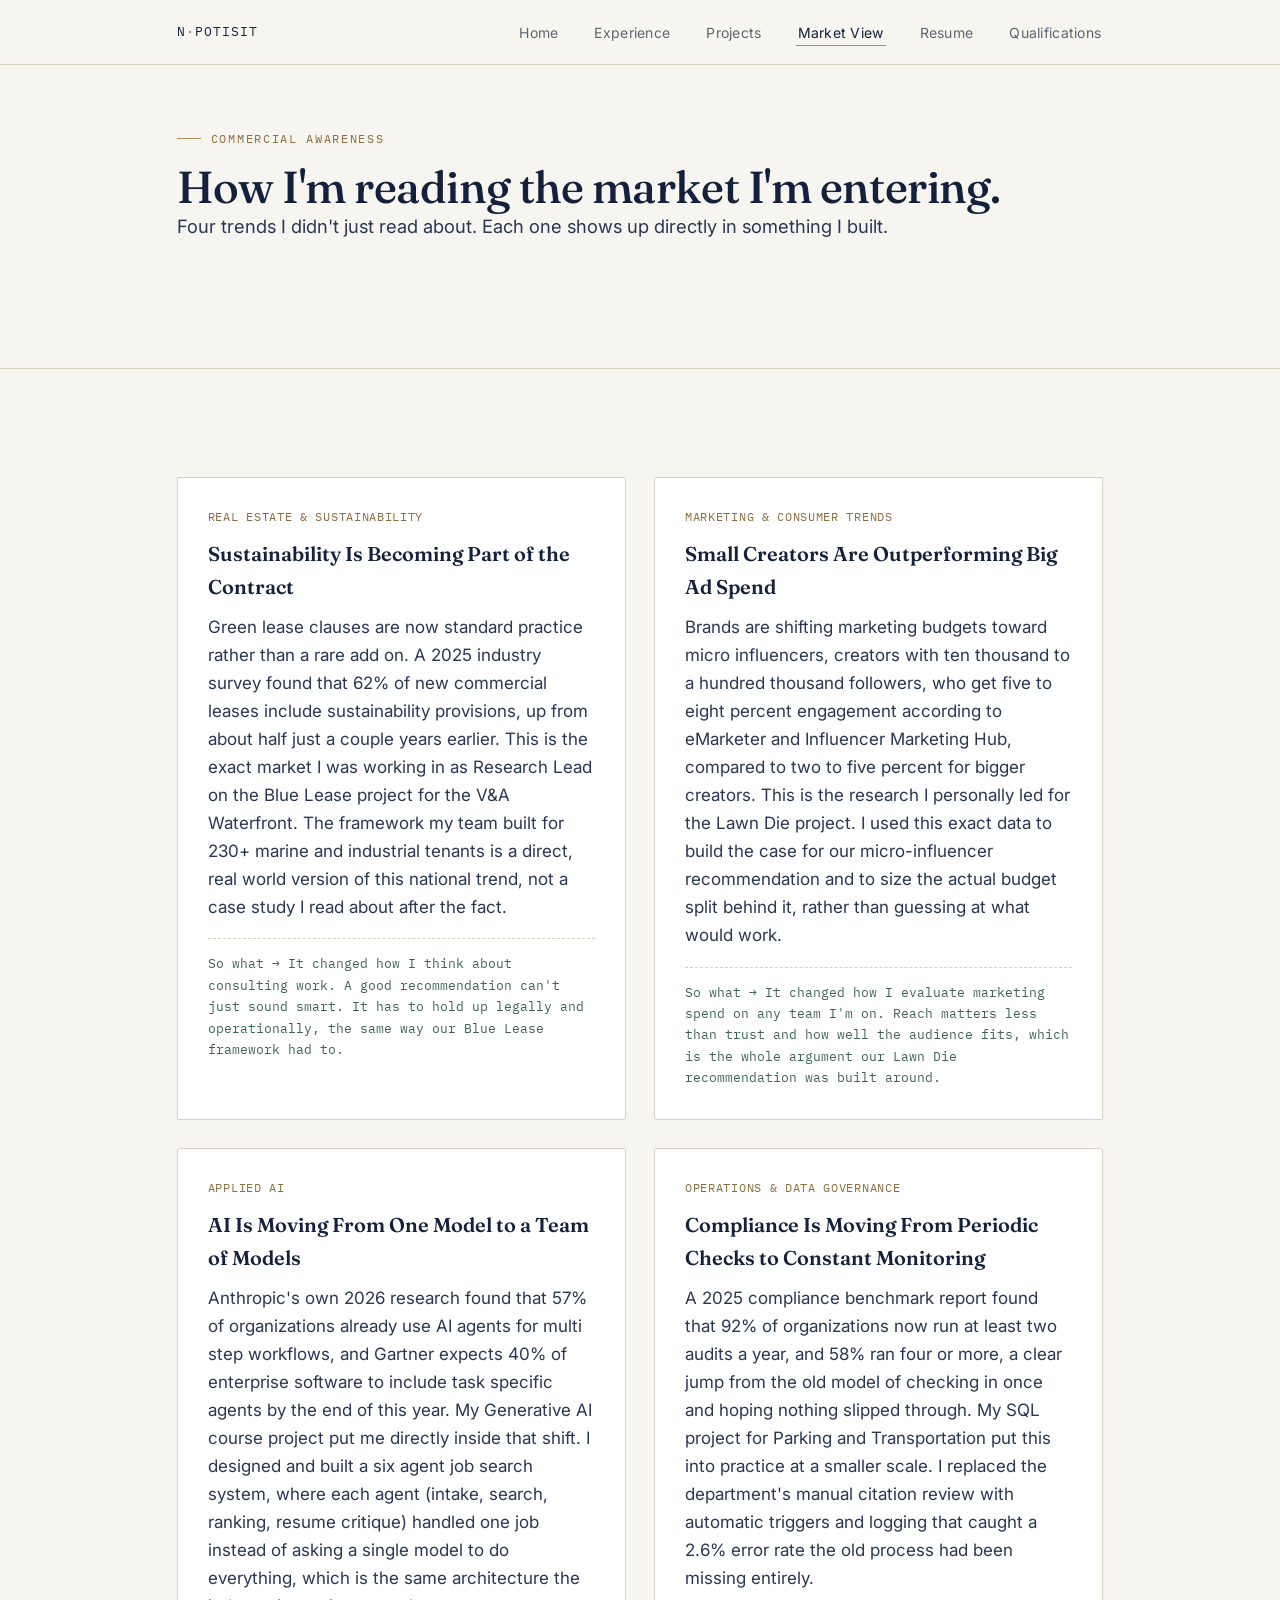
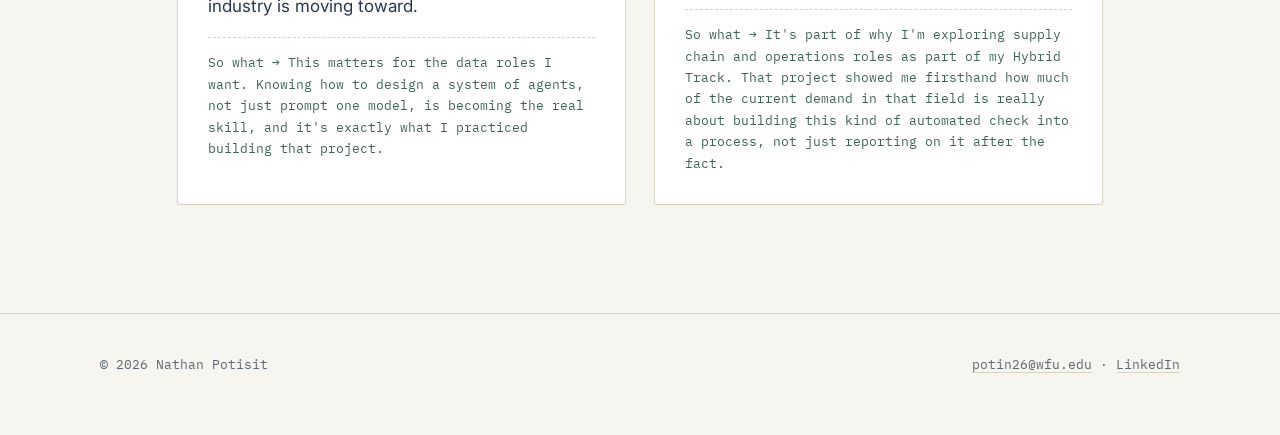
==== commercial-awareness.html @ febb72dc "Revise commercial awareness content and author name Updated personal details and trends in the comme" ====
<!DOCTYPE html>
<html lang="en">
<head>
<meta charset="UTF-8">
<meta name="viewport" content="width=device-width, initial-scale=1.0">
<title>Commercial Awareness — Nathan Potisit</title>
<link rel="stylesheet" href="style.css">
</head>
<body>

<header class="site-header">
  <nav class="nav">
    <a class="brand" href="index.html">N<span>·</span>Potisit</a>
    <button class="nav-toggle" aria-label="Toggle navigation" aria-expanded="false">MENU</button>
    <ul class="nav-links">
      <li><a href="index.html">Home</a></li>
      <li><a href="experience.html">Experience</a></li>
      <li><a href="projects.html">Projects</a></li>
      <li><a href="commercial-awareness.html" aria-current="page">Market View</a></li>
      <li><a href="resume.html">Resume</a></li>
      <li><a href="qualifications.html">Qualifications</a></li>
    </ul>
  </nav>
</header>

<section class="hero" style="padding-top:64px;">
  <div class="wrap">
    <p class="eyebrow">Commercial Awareness</p>
    <h1 style="font-size:clamp(2rem,4vw,2.8rem);">How I'm reading the market I'm entering.</h1>
    <p class="lede">Four trends I didn't just read about. Each one shows up directly in something I built.</p>
  </div>
</section>

<section>
  <div class="wrap">
    <div class="grid-2">

      <div class="card">
        <span class="meta">Real Estate &amp; Sustainability</span>
        <h3>Sustainability Is Becoming Part of the Contract</h3>
        <p>
          Green lease clauses are now standard practice rather than a
          rare add on. A 2025 industry survey found that 62% of new
          commercial leases include sustainability provisions, up from
          about half just a couple years earlier. This is the exact
          market I was working in as Research Lead on the Blue Lease
          project for the V&amp;A Waterfront. The framework my team
          built for 230+ marine and industrial tenants is a direct,
          real world version of this national trend, not a case study
          I read about after the fact.
        </p>
        <div class="outcome">So what → It changed how I think about consulting work. A good recommendation can't just sound smart. It has to hold up legally and operationally, the same way our Blue Lease framework had to.</div>
      </div>

      <div class="card">
        <span class="meta">Marketing &amp; Consumer Trends</span>
        <h3>Small Creators Are Outperforming Big Ad Spend</h3>
        <p>
          Brands are shifting marketing budgets toward micro
          influencers, creators with ten thousand to a hundred
          thousand followers, who get five to eight percent engagement
          according to eMarketer and Influencer Marketing Hub,
          compared to two to five percent for bigger creators. This is
          the research I personally led for the Lawn Die project. I
          used this exact data to build the case for our
          micro-influencer recommendation and to size the actual
          budget split behind it, rather than guessing at what would
          work.
        </p>
        <div class="outcome">So what → It changed how I evaluate marketing spend on any team I'm on. Reach matters less than trust and how well the audience fits, which is the whole argument our Lawn Die recommendation was built around.</div>
      </div>

      <div class="card">
        <span class="meta">Applied AI</span>
        <h3>AI Is Moving From One Model to a Team of Models</h3>
        <p>
          Anthropic's own 2026 research found that 57% of organizations
          already use AI agents for multi step workflows, and Gartner
          expects 40% of enterprise software to include task specific
          agents by the end of this year. My Generative AI course
          project put me directly inside that shift. I designed and
          built a six agent job search system, where each agent
          (intake, search, ranking, resume critique) handled one job
          instead of asking a single model to do everything, which is
          the same architecture the industry is moving toward.
        </p>
        <div class="outcome">So what → This matters for the data roles I want. Knowing how to design a system of agents, not just prompt one model, is becoming the real skill, and it's exactly what I practiced building that project.</div>
      </div>

      <div class="card">
        <span class="meta">Operations &amp; Data Governance</span>
        <h3>Compliance Is Moving From Periodic Checks to Constant Monitoring</h3>
        <p>
          A 2025 compliance benchmark report found that 92% of
          organizations now run at least two audits a year, and 58%
          ran four or more, a clear jump from the old model of
          checking in once and hoping nothing slipped through. My SQL
          project for Parking and Transportation put this into
          practice at a smaller scale. I replaced the department's
          manual citation review with automatic triggers and logging
          that caught a 2.6% error rate the old process had been
          missing entirely.
        </p>
        <div class="outcome">So what → It's part of why I'm exploring supply chain and operations roles as part of my Hybrid Track. That project showed me firsthand how much of the current demand in that field is really about building this kind of automated check into a process, not just reporting on it after the fact.</div>
      </div>

    </div>
  </div>
</section>

<footer class="site-footer">
  <div class="footer-inner">
    <span>&copy; 2026 Nathan Potisit</span>
    <span><a href="mailto:potin26@wfu.edu">potin26@wfu.edu</a> &middot; <a href="https://www.linkedin.com/in/nathan-potisit/" target="_blank" rel="noopener">LinkedIn</a></span>
  </div>
</footer>

<script src="nav.js"></script>
</body>
</html>
---- style.css ----
/* ============================================================
   PURPOSEFUL BRIDGE — token system
   Ink navy + brass accent + warm paper, editorial serif/sans pairing.
   Signature: the "bridge line" — a literal connector between
   past experience and target roles, echoing the Hybrid Track thesis.
   ============================================================ */

@import url('https://fonts.googleapis.com/css2?family=Fraunces:opsz,wght@9..144,400;9..144,500;9..144,600&family=Inter:wght@400;500;600&family=IBM+Plex+Mono:wght@400;500&display=swap');

:root{
  --ink:        #14213D;
  --ink-soft:   #2A3654;
  --paper:      #F7F5F0;
  --paper-dim:  #EFEBE1;
  --brass:      #B08D57;
  --brass-deep: #8C6D3F;
  --pine:       #3E6259;
  --slate:      #5C6670;
  --line:       #D8D2C4;
  --white:      #FFFFFF;

  --display: 'Fraunces', Georgia, serif;
  --body:    'Inter', -apple-system, BlinkMacSystemFont, sans-serif;
  --mono:    'IBM Plex Mono', 'SFMono-Regular', Menlo, monospace;

  --max-w: 1080px;
  --gap-page: clamp(24px, 6vw, 96px);
}

*{ box-sizing: border-box; }
html{ scroll-behavior: smooth; }
body{
  margin:0;
  background: var(--paper);
  color: var(--ink);
  font-family: var(--body);
  font-size: 17px;
  line-height: 1.65;
  -webkit-font-smoothing: antialiased;
}

a{ color: inherit; }
img{ max-width: 100%; display:block; }

.wrap{
  max-width: var(--max-w);
  margin: 0 auto;
  padding: 0 var(--gap-page);
}

/* ---------- focus visibility ---------- */
a:focus-visible, button:focus-visible{
  outline: 2px solid var(--brass);
  outline-offset: 3px;
}

/* ---------- header / nav ---------- */
.site-header{
  position: sticky;
  top: 0;
  z-index: 20;
  background: rgba(247,245,240,0.92);
  backdrop-filter: blur(6px);
  border-bottom: 1px solid var(--line);
}
.nav{
  display:flex;
  align-items:center;
  justify-content: space-between;
  padding: 18px var(--gap-page);
  max-width: var(--max-w);
  margin: 0 auto;
}
.brand{
  font-family: var(--mono);
  font-size: 13px;
  letter-spacing: 0.08em;
  text-transform: uppercase;
  text-decoration: none;
  color: var(--ink);
}
.brand span{ color: var(--brass-deep); }

.nav-links{
  display:flex;
  gap: clamp(14px, 2.5vw, 32px);
  list-style:none;
  margin:0; padding:0;
}
.nav-links a{
  text-decoration:none;
  font-size: 14px;
  letter-spacing: 0.02em;
  color: var(--slate);
  padding: 4px 2px;
  border-bottom: 1px solid transparent;
  transition: color .15s ease, border-color .15s ease;
}
.nav-links a:hover,
.nav-links a[aria-current="page"]{
  color: var(--ink);
  border-bottom-color: var(--brass);
}
.nav-toggle{
  display:none;
  background:none;
  border:1px solid var(--line);
  border-radius: 4px;
  width: 38px; height: 34px;
  font-family: var(--mono);
  font-size: 12px;
  color: var(--ink);
  cursor:pointer;
}

@media (max-width: 720px){
  .nav-toggle{ display:block; }
  .nav-links{
    position:absolute;
    top: 100%;
    left:0; right:0;
    background: var(--paper);
    border-bottom: 1px solid var(--line);
    flex-direction: column;
    padding: 8px var(--gap-page) 20px;
    gap: 4px;
    display:none;
  }
  .nav-links.open{ display:flex; }
  .nav-links a{ padding: 10px 0; border-bottom: 1px solid var(--paper-dim); }
}

/* ---------- eyebrow / labels ---------- */
.eyebrow{
  font-family: var(--mono);
  font-size: 12px;
  letter-spacing: 0.14em;
  text-transform: uppercase;
  color: var(--brass-deep);
  display:flex;
  align-items:center;
  gap: 10px;
  margin: 0 0 14px;
}
.eyebrow::before{
  content:"";
  width: 24px; height: 1px;
  background: var(--brass);
}

/* ---------- headings ---------- */
h1,h2,h3{ font-family: var(--display); font-weight: 500; margin: 0; color: var(--ink); }
h1{ font-size: clamp(2.4rem, 5vw, 3.6rem); line-height: 1.08; letter-spacing: -0.01em; }
h2{ font-size: clamp(1.6rem, 3vw, 2.2rem); line-height: 1.15; }
h3{ font-size: 1.25rem; font-weight: 600; }
p{ margin: 0 0 1em; color: var(--ink-soft); }
.lede{ font-size: 1.15rem; color: var(--ink-soft); max-width: 62ch; }

/* ---------- section rhythm ---------- */
section{ padding: clamp(56px, 9vw, 108px) 0; }
section + section{ border-top: 1px solid var(--line); }
.section-head{ margin-bottom: clamp(32px, 5vw, 56px); }

/* ---------- hero ---------- */
.hero{ padding-top: clamp(72px, 12vw, 128px); }
.hero-grid{
  display:grid;
  grid-template-columns: 1.15fr 0.85fr;
  gap: clamp(32px, 6vw, 72px);
  align-items:center;
}
@media (max-width: 820px){ .hero-grid{ grid-template-columns: 1fr; } }
.hero-photo{
  aspect-ratio: 4/5;
  background: var(--paper-dim);
  border: 1px solid var(--line);
  border-radius: 2px;
  display:flex; align-items:center; justify-content:center;
  color: var(--slate);
  font-family: var(--mono);
  font-size: 13px;
  text-align:center;
  padding: 20px;
  overflow:hidden;
}
.hero-photo img{
  width:100%;
  height:100%;
  object-fit:cover;
  /* lower value to move you visually to the right inside the frame */
  object-position:40% center;
}
.hero-actions{ display:flex; gap: 14px; margin-top: 28px; flex-wrap:wrap; }

/* responsive tweak for small screens */
@media (max-width: 420px) {
  .hero-photo img { object-position: 60% center; }
}

/* ---------- buttons ---------- */
.btn{
  display:inline-flex;
  align-items:center;
  gap: 8px;
  padding: 12px 22px;
  font-family: var(--body);
  font-size: 14px;
  font-weight: 600;
  text-decoration:none;
  border-radius: 2px;
  border: 1px solid var(--ink);
  transition: transform .15s ease, background .15s ease, color .15s ease;
}
.btn-primary{ background: var(--ink); color: var(--paper); }
.btn-primary:hover{ background: var(--brass-deep); border-color: var(--brass-deep); transform: translateY(-1px); }
.btn-ghost{ background: transparent; color: var(--ink); }
.btn-ghost:hover{ background: var(--ink); color: var(--paper); transform: translateY(-1px); }

/* ---------- the bridge line (signature element) ---------- */
.bridge{
  position: relative;
  margin: 8px 0 0;
  padding: 40px 0 8px;
}
.bridge-track{
  position: relative;
  height: 2px;
  background: linear-gradient(90deg, var(--ink) 0%, var(--brass) 50%, var(--pine) 100%);
  border-radius: 2px;
}
.bridge-nodes{
  display:flex;
  justify-content: space-between;
  margin-top: -9px;
}
.bridge-node{
  width: 16px; height:16px;
  border-radius: 50%;
  background: var(--paper);
  border: 2px solid var(--ink);
}
.bridge-node.mid{ border-color: var(--brass); }
.bridge-node.end{ border-color: var(--pine); }
.bridge-labels{
  display:flex;
  justify-content: space-between;
  margin-top: 14px;
  gap: 16px;
}
.bridge-labels div{ max-width: 30ch; }
.bridge-labels .tag{
  font-family: var(--mono);
  font-size: 11px;
  letter-spacing: 0.08em;
  text-transform: uppercase;
  color: var(--slate);
  display:block;
  margin-bottom: 6px;
}
.bridge-labels p{ font-size: 14.5px; margin:0; color: var(--ink-soft); }
@media (max-width: 720px){
  .bridge-labels{ flex-direction:column; gap: 22px; }
}

/* ---------- video block ---------- */
.video-frame{
  position: relative;
  width: 100%;
  aspect-ratio: 16/9;
  background: var(--ink);
  border-radius: 2px;
  overflow:hidden;
  border: 1px solid var(--line);
}
.video-frame iframe{
  width:100%; height:100%; border:0;
}
.video-placeholder{
  position:absolute; inset:0;
  display:flex; flex-direction:column; align-items:center; justify-content:center;
  gap: 10px;
  color: var(--paper-dim);
  font-family: var(--mono);
  font-size: 13px;
  text-align:center;
  padding: 24px;
}
.video-placeholder .play{
  width: 52px; height:52px;
  border-radius:50%;
  border: 1px solid var(--paper-dim);
  display:flex; align-items:center; justify-content:center;
  font-size: 18px;
}

/* ---------- project / experience cards ---------- */
.grid-2{ display:grid; grid-template-columns: 1fr 1fr; gap: 28px; }
.grid-3{ display:grid; grid-template-columns: repeat(3,1fr); gap: 24px; }
@media (max-width: 820px){ .grid-2, .grid-3{ grid-template-columns: 1fr; } }

.card{
  border: 1px solid var(--line);
  background: var(--white);
  padding: 30px;
  border-radius: 2px;
  transition: border-color .15s ease, transform .15s ease;
}
.card:hover{ border-color: var(--brass); transform: translateY(-2px); }
.card .meta{
  font-family: var(--mono);
  font-size: 11.5px;
  letter-spacing: 0.06em;
  text-transform: uppercase;
  color: var(--brass-deep);
  margin-bottom: 10px;
  display:block;
}
.card h3{ margin-bottom: 10px; }
.card .role{
  font-size: 13.5px;
  color: var(--slate);
  font-style: italic;
  margin-bottom: 12px;
}
.outcome{
  margin-top: 16px;
  padding-top: 14px;
  border-top: 1px dashed var(--line);
  font-family: var(--mono);
  font-size: 13px;
  color: var(--pine);
}

/* ---------- timeline (experience page) ---------- */
.timeline{ position:relative; padding-left: 28px; }
.timeline::before{
  content:"";
  position:absolute; left:5px; top:6px; bottom:6px;
  width:1px; background: var(--line);
}
.tl-item{ position:relative; padding-bottom: 44px; }
.tl-item:last-child{ padding-bottom: 0; }
.tl-item::before{
  content:"";
  position:absolute; left:-28px; top:6px;
  width:11px; height:11px; border-radius:50%;
  background: var(--paper); border: 2px solid var(--brass);
}
.tl-item .meta{ font-family: var(--mono); font-size: 12px; color: var(--slate); text-transform:uppercase; letter-spacing:.05em; }

/* ---------- placeholder callouts (things Nathan must fill in) ---------- */
.todo{
  background: #FBF3E7;
  border: 1px dashed var(--brass);
  color: var(--brass-deep);
  font-family: var(--mono);
  font-size: 12.5px;
  padding: 10px 14px;
  border-radius: 2px;
  margin: 10px 0 0;
}

/* ---------- tags ---------- */
.tags{ display:flex; flex-wrap:wrap; gap:8px; margin-top: 14px; }
.tag-pill{
  font-family: var(--mono);
  font-size: 11.5px;
  border: 1px solid var(--line);
  padding: 5px 10px;
  border-radius: 999px;
  color: var(--slate);
}

/* ---------- footer ---------- */
.site-footer{
  border-top: 1px solid var(--line);
  padding: 40px var(--gap-page) 60px;
}
.footer-inner{
  max-width: var(--max-w);
  margin: 0 auto;
  display:flex;
  justify-content: space-between;
  align-items:center;
  flex-wrap: wrap;
  gap: 16px;
  font-family: var(--mono);
  font-size: 12.5px;
  color: var(--slate);
}
.footer-inner a{ text-decoration:none; color: var(--slate); border-bottom: 1px solid var(--line); }
.footer-inner a:hover{ color: var(--ink); border-color: var(--brass); }

/* ---------- entry-with-evidence layout ---------- */
.entry{
  display:grid;
  grid-template-columns: 1fr 260px;
  gap: 32px;
  align-items: start;
  padding-bottom: 44px;
  margin-bottom: 44px;
  border-bottom: 1px solid var(--line);
}
.entry:last-child{ border-bottom:none; margin-bottom:0; padding-bottom:0; }
.entry-body{ min-width:0; }
.entry-body .meta{ font-family: var(--mono); font-size:12px; color:var(--slate); text-transform:uppercase; letter-spacing:.05em; display:block; margin-bottom:6px; }
.entry-body h3{ margin-bottom: 4px; }
.entry-body .role{ font-size:13.5px; color:var(--slate); font-style:italic; margin-bottom:14px; }
.entry-body p{ font-size:15px; }

@media (max-width: 860px){
  .entry{ grid-template-columns: 1fr; }
}

/* ---------- A4 evidence panel ---------- */
.evidence{
  width: 100%;
  max-width: 260px;
  justify-self: end;
}
@media (max-width: 860px){ .evidence{ max-width: 320px; justify-self: start; margin: 0 auto; } }

.evidence-page{
  aspect-ratio: 210 / 297; /* true A4 ratio */
  width: 100%;
  background: var(--white);
  border: 1px solid var(--line);
  box-shadow: 0 2px 10px rgba(20,33,61,0.06);
  overflow: hidden;
  position: relative;
  border-radius: 1px;
}
.evidence-page img{
  width:100%; height:100%;
  object-fit: cover;
  object-position: top;
  display:block;
}
.evidence-page .no-doc{
  width:100%; height:100%;
  display:flex; align-items:center; justify-content:center;
  padding: 20px;
  text-align:center;
  font-family: var(--mono);
  font-size: 11.5px;
  color: var(--slate);
  background: repeating-linear-gradient(135deg, var(--paper-dim), var(--paper-dim) 8px, var(--paper) 8px, var(--paper) 16px);
}
.evidence-photo{
  aspect-ratio: 210/297;
  width:100%;
  border: 1px solid var(--line);
  overflow:hidden;
  margin-bottom: 10px;
}
.evidence-photo img{ width:100%; height:100%; object-fit:cover; }

.evidence-caption{
  font-family: var(--mono);
  font-size: 10.5px;
  color: var(--slate);
  text-align:center;
  margin-top: 8px;
  letter-spacing:.02em;
}
.evidence-links{
  display:flex;
  flex-direction:column;
  gap: 6px;
  margin-top: 12px;
}
.evidence-links a{
  font-family: var(--mono);
  font-size: 12px;
  text-decoration:none;
  color: var(--ink);
  border-bottom: 1px solid var(--line);
  padding-bottom: 2px;
  transition: border-color .15s ease, color .15s ease;
}
.evidence-links a:hover{ border-color: var(--brass); color: var(--brass-deep); }
.evidence-links a::before{ content:"↳ "; color: var(--brass); }

/* ---------- full document viewer (used on click-through / dedicated viewer sections) ---------- */
.doc-viewer{
  width: 100%;
  height: 70vh;
  min-height: 480px;
  border: 1px solid var(--line);
  background: var(--white);
  border-radius: 2px;
  margin-top: 16px;
}
.doc-viewer-actions{ display:flex; gap: 12px; margin-top: 10px; flex-wrap:wrap; }

/* ---------- resume embed ---------- */
.resume-embed{
  width:100%;
  height: 80vh;
  border: 1px solid var(--line);
  background: var(--white);
}

/* ---------- reduced motion ---------- */
@media (prefers-reduced-motion: reduce){
  html{ scroll-behavior:auto; }
  .card, .btn{ transition:none; }
}
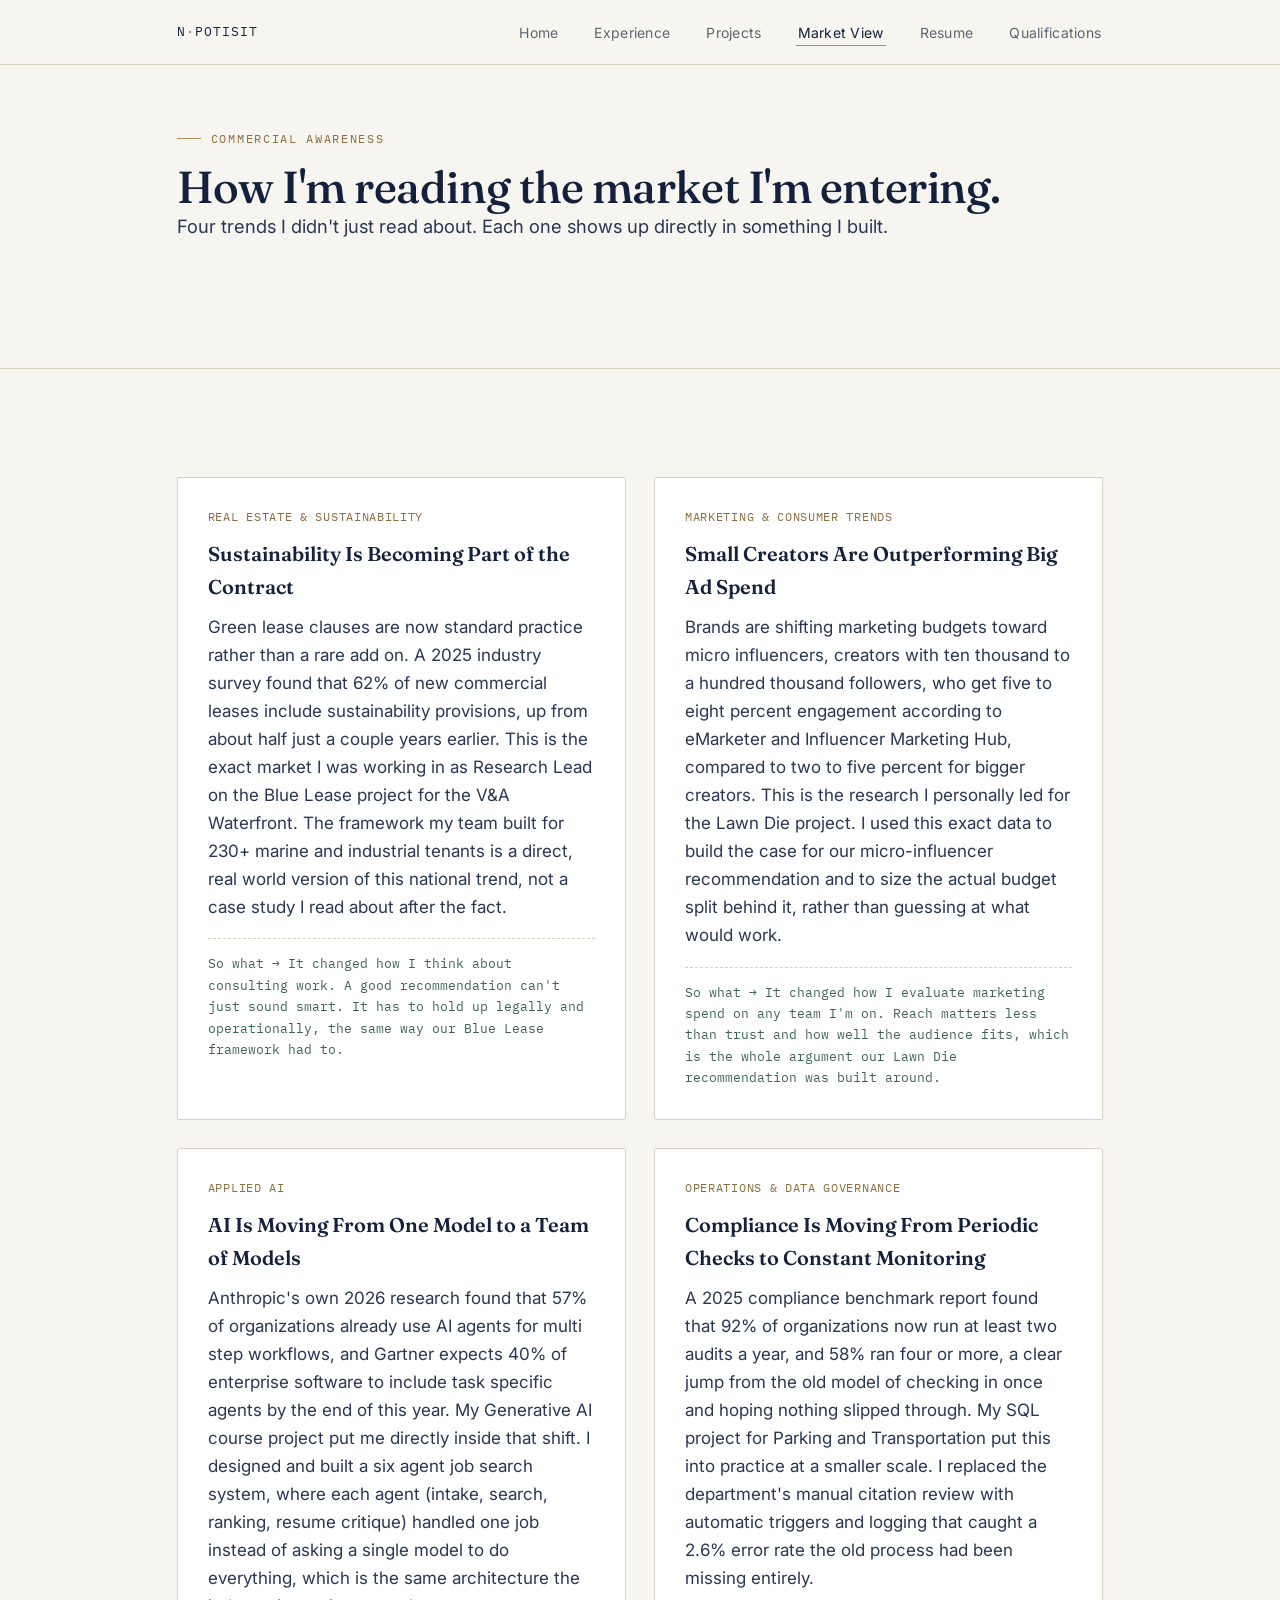
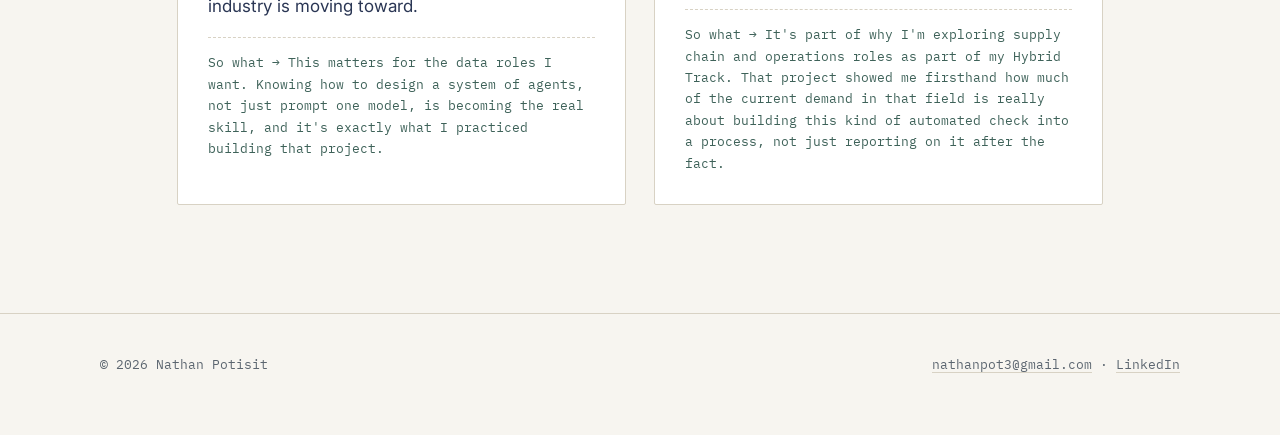
==== commit 1dd27365: "Update email address in footer and fix spacing" ====
--- a/commercial-awareness.html
+++ b/commercial-awareness.html
@@ -22,12 +22,12 @@
     </ul>
   </nav>
 </header>
-
+  
 <section class="hero" style="padding-top:64px;">
   <div class="wrap">
     <p class="eyebrow">Commercial Awareness</p>
     <h1 style="font-size:clamp(2rem,4vw,2.8rem);">How I'm reading the market I'm entering.</h1>
-    <p class="lede">Four trends I didn't just read about. Each one shows up directly in something I built.</p>
+    <p class="lede">Four trends I didn't just read about. Each one shows up directly in something I&nbsp;built.</p>
   </div>
 </section>
 
@@ -111,7 +111,7 @@
 <footer class="site-footer">
   <div class="footer-inner">
     <span>&copy; 2026 Nathan Potisit</span>
-    <span><a href="mailto:potin26@wfu.edu">potin26@wfu.edu</a> &middot; <a href="https://www.linkedin.com/in/nathan-potisit/" target="_blank" rel="noopener">LinkedIn</a></span>
+    <span><a href="mailto:nathanpot3@gmail.com">nathanpot3@gmail.com</a> &middot; <a href="https://www.linkedin.com/in/nathan-potisit/" target="_blank" rel="noopener">LinkedIn</a></span>
   </div>
 </footer>
 
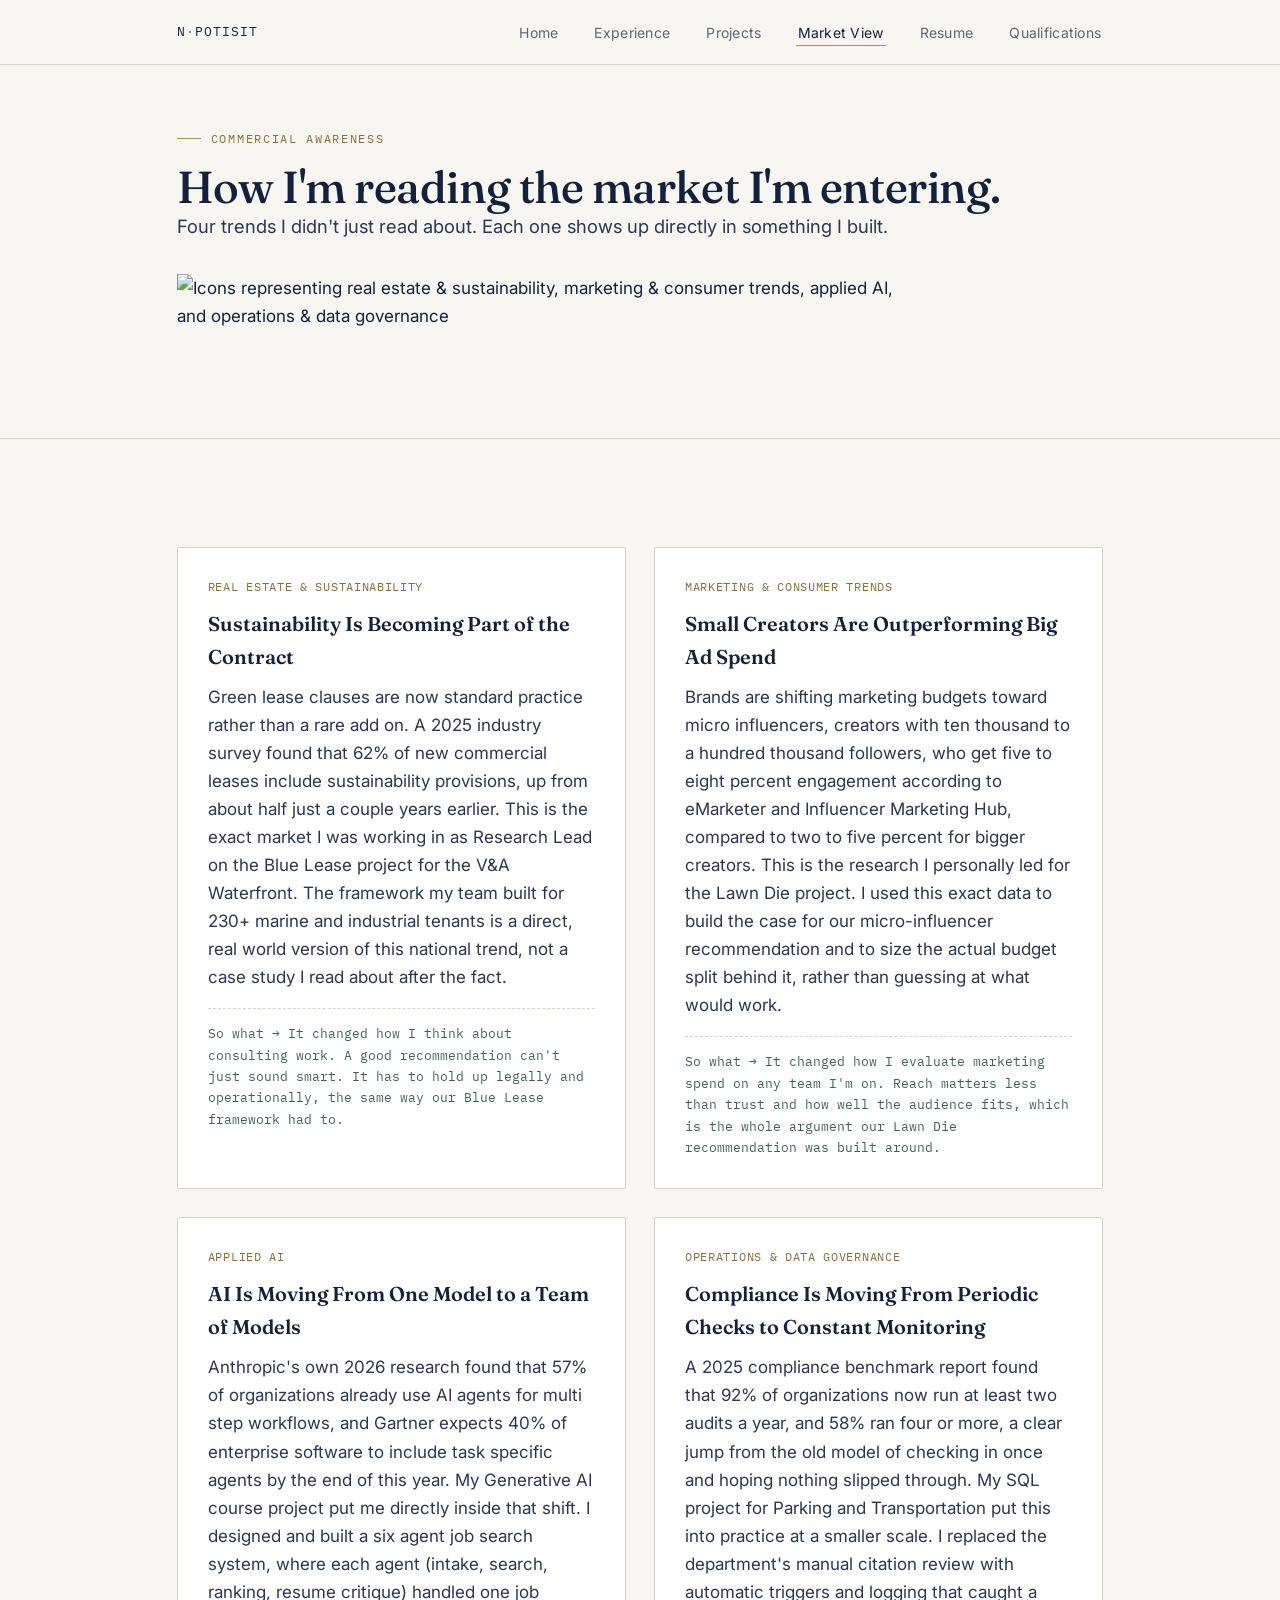
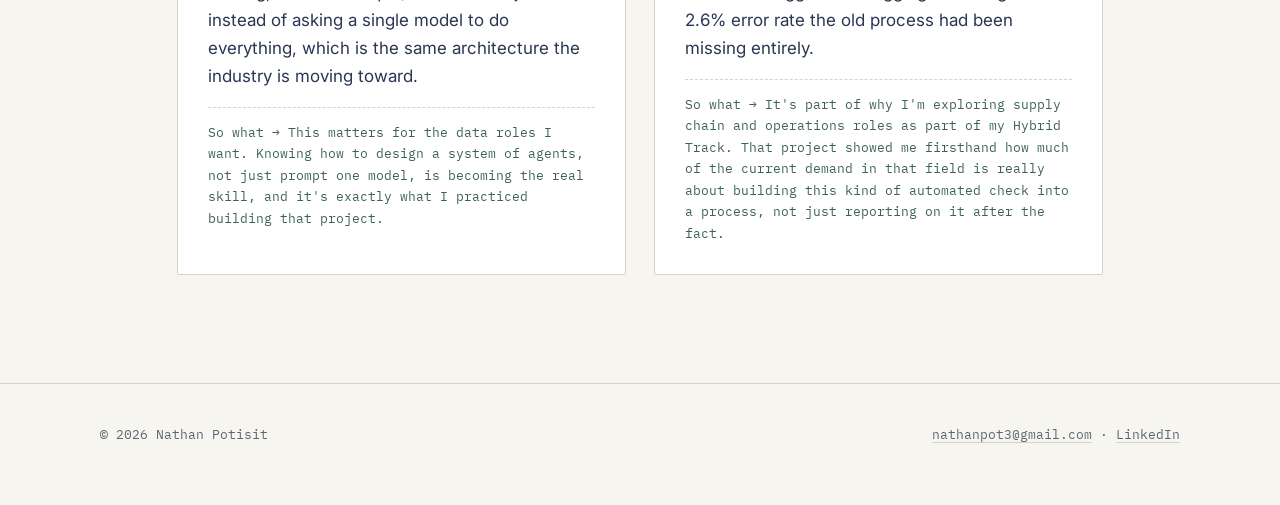
==== commit 4017f437: "Add image for commercial awareness section" ====
--- a/commercial-awareness.html
+++ b/commercial-awareness.html
@@ -28,6 +28,7 @@
     <p class="eyebrow">Commercial Awareness</p>
     <h1 style="font-size:clamp(2rem,4vw,2.8rem);">How I'm reading the market I'm entering.</h1>
     <p class="lede">Four trends I didn't just read about. Each one shows up directly in something I&nbsp;built.</p>
+    <img src="commercial-awareness-icons-only.png" alt="Icons representing real estate & sustainability, marketing & consumer trends, applied AI, and operations & data governance" style="width:100%; max-width:720px; margin-top:32px; display:block;">
   </div>
 </section>
 
--- a/style.css
+++ b/style.css
@@ -38,6 +38,8 @@
   line-height: 1.65;
   -webkit-font-smoothing: antialiased;
 }
+
+code, pre { font-family: var(--mono); }
 
 a{ color: inherit; }
 img{ max-width: 100%; display:block; }
@@ -154,7 +156,7 @@
 h2{ font-size: clamp(1.6rem, 3vw, 2.2rem); line-height: 1.15; }
 h3{ font-size: 1.25rem; font-weight: 600; }
 p{ margin: 0 0 1em; color: var(--ink-soft); }
-.lede{ font-size: 1.15rem; color: var(--ink-soft); max-width: 62ch; }
+.lede{ font-size: 1.15rem; color: var(--ink-soft); max-width: 62ch; text-wrap: balance; }
 
 /* ---------- section rhythm ---------- */
 section{ padding: clamp(56px, 9vw, 108px) 0; }
@@ -165,7 +167,7 @@
 .hero{ padding-top: clamp(72px, 12vw, 128px); }
 .hero-grid{
   display:grid;
-  grid-template-columns: 1.15fr 0.85fr;
+  grid-template-columns: 1fr 1fr;
   gap: clamp(32px, 6vw, 72px);
   align-items:center;
 }
@@ -187,12 +189,10 @@
   width:100%;
   height:100%;
   object-fit:cover;
-  /* lower value to move you visually to the right inside the frame */
   object-position:40% center;
 }
 .hero-actions{ display:flex; gap: 14px; margin-top: 28px; flex-wrap:wrap; }
 
-/* responsive tweak for small screens */
 @media (max-width: 420px) {
   .hero-photo img { object-position: 60% center; }
 }
@@ -348,7 +348,7 @@
 }
 .tl-item .meta{ font-family: var(--mono); font-size: 12px; color: var(--slate); text-transform:uppercase; letter-spacing:.05em; }
 
-/* ---------- placeholder callouts (things Nathan must fill in) ---------- */
+/* ---------- placeholder callouts ---------- */
 .todo{
   background: #FBF3E7;
   border: 1px dashed var(--brass);
@@ -430,11 +430,19 @@
   position: relative;
   border-radius: 1px;
 }
+.evidence-page.landscape{
+  aspect-ratio: 16 / 9;
+}
 .evidence-page img{
   width:100%; height:100%;
   object-fit: cover;
-  object-position: top;
+  object-position: 70% center;
   display:block;
+}
+.evidence-page.contain img{
+  object-fit: contain;
+  object-position: center;
+  background: var(--paper-dim);
 }
 .evidence-page .no-doc{
   width:100%; height:100%;
@@ -446,6 +454,7 @@
   color: var(--slate);
   background: repeating-linear-gradient(135deg, var(--paper-dim), var(--paper-dim) 8px, var(--paper) 8px, var(--paper) 16px);
 }
+
 .evidence-photo{
   aspect-ratio: 210/297;
   width:100%;
@@ -454,6 +463,13 @@
   margin-bottom: 10px;
 }
 .evidence-photo img{ width:100%; height:100%; object-fit:cover; }
+.evidence-photo.landscape{ aspect-ratio: 4 / 3; }
+.evidence-photo.landscape img{ object-position: center; }
+.evidence-photo.contain img{
+  object-fit: contain;
+  object-position: center;
+  background: var(--paper-dim);
+}
 
 .evidence-caption{
   font-family: var(--mono);
@@ -481,7 +497,28 @@
 .evidence-links a:hover{ border-color: var(--brass); color: var(--brass-deep); }
 .evidence-links a::before{ content:"↳ "; color: var(--brass); }
 
-/* ---------- full document viewer (used on click-through / dedicated viewer sections) ---------- */
+/* ---------- small inline icons ---------- */
+.small-icon{ width:48px; height:48px; object-fit:contain; vertical-align:middle; margin-right:10px; }
+.icon-before{
+  width: clamp(32px, 3.6vw, 48px);
+  height: auto;
+  object-fit: contain;
+  vertical-align: middle;
+  margin-right: 10px;
+  display: inline-block;
+}
+
+/* ---------- card-level landscape photo ---------- */
+.card-photo{
+  width:100%;
+  overflow:hidden;
+  border: 1px solid var(--line);
+  margin-top: 12px;
+}
+.card-photo.landscape{ aspect-ratio: 4 / 3; }
+.card-photo.landscape img{ width:100%; height:100%; object-fit:cover; display:block; }
+
+/* ---------- full document viewer ---------- */
 .doc-viewer{
   width: 100%;
   height: 70vh;
@@ -502,7 +539,4 @@
 }
 
 /* ---------- reduced motion ---------- */
-@media (prefers-reduced-motion: reduce){
-  html{ scroll-behavior:auto; }
-  .card, .btn{ transition:none; }
-}
+@media
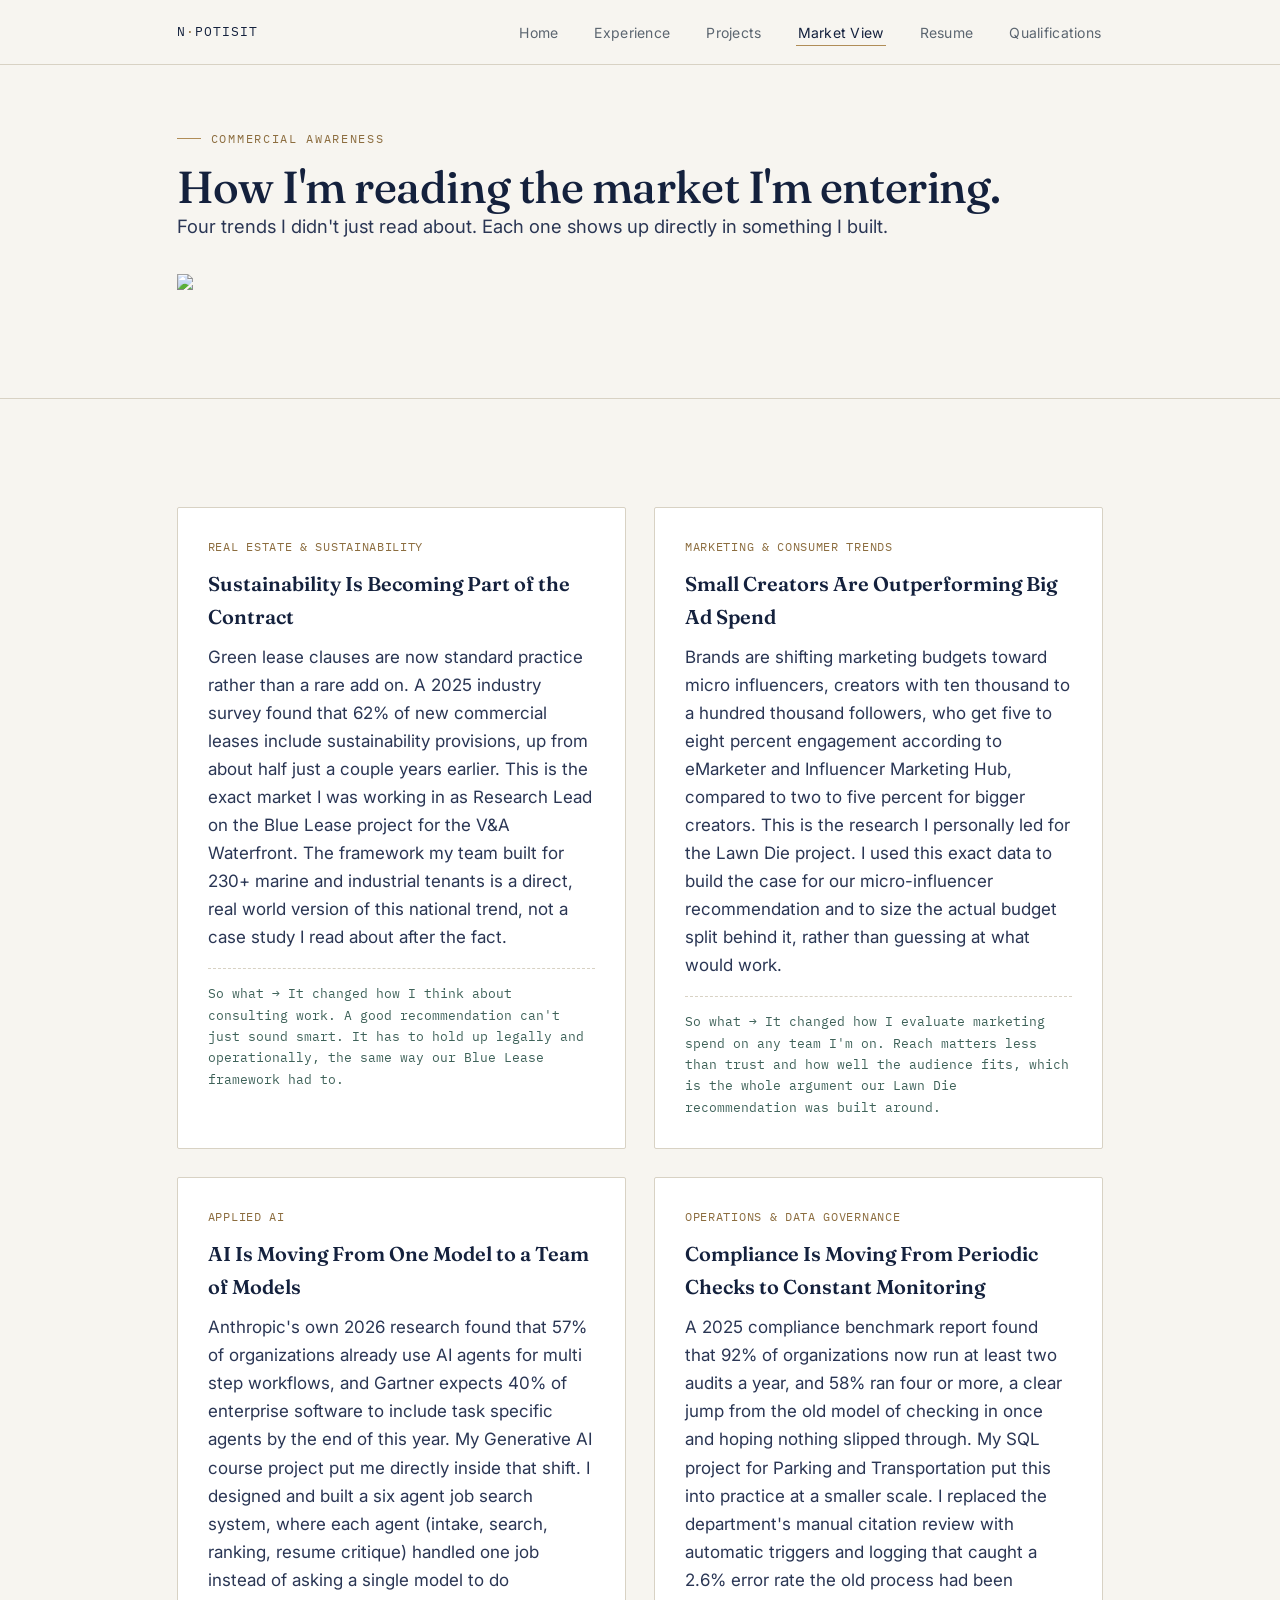
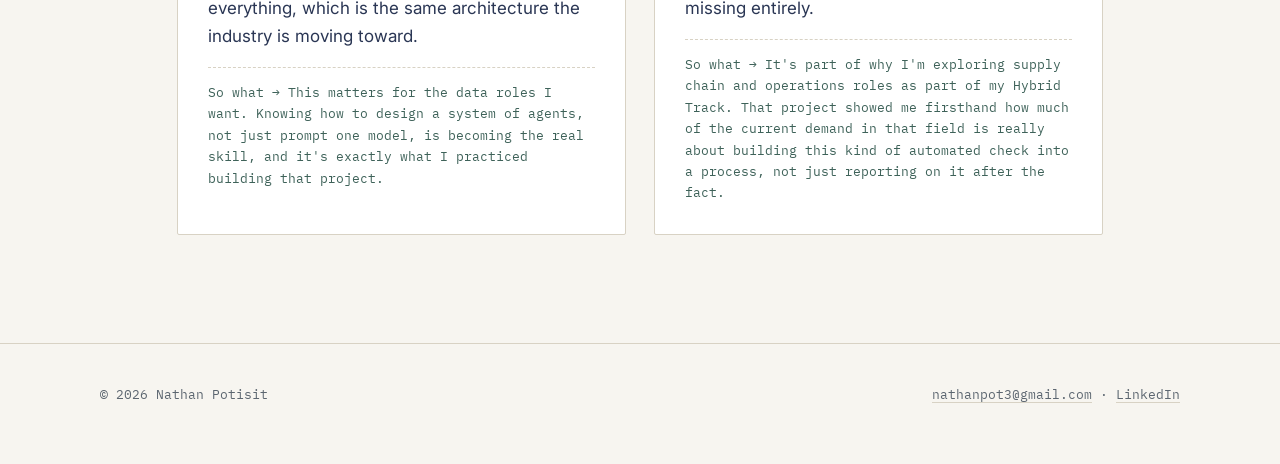
==== commit 4969b05a: "Remove alt text from image in commercial-awareness.html" ====
--- a/commercial-awareness.html
+++ b/commercial-awareness.html
@@ -28,7 +28,7 @@
     <p class="eyebrow">Commercial Awareness</p>
     <h1 style="font-size:clamp(2rem,4vw,2.8rem);">How I'm reading the market I'm entering.</h1>
     <p class="lede">Four trends I didn't just read about. Each one shows up directly in something I&nbsp;built.</p>
-    <img src="commercial-awareness-icons-only.png" alt="Icons representing real estate & sustainability, marketing & consumer trends, applied AI, and operations & data governance" style="width:100%; max-width:720px; margin-top:32px; display:block;">
+    <img src="./commercial-awareness-icons-only.png" style="width:100%; max-width:720px; margin-top:32px; display:block;">
   </div>
 </section>
 
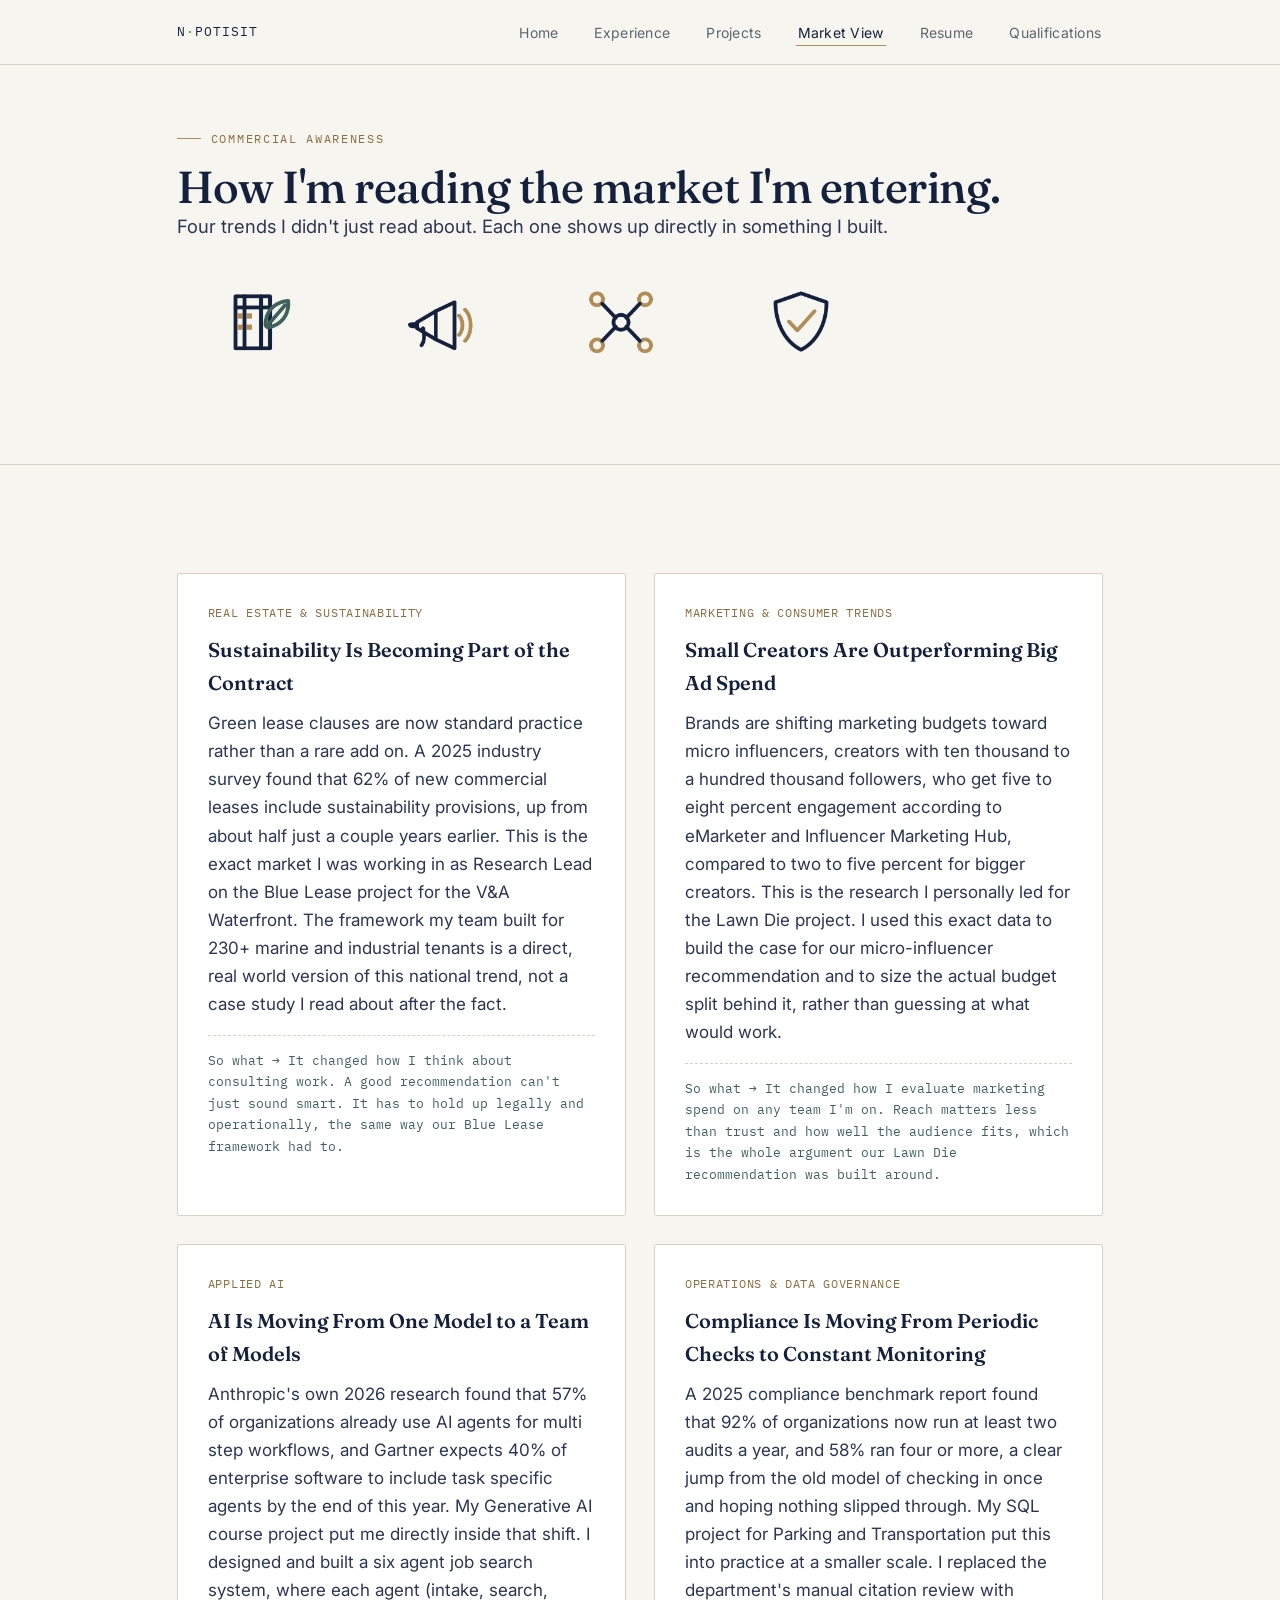
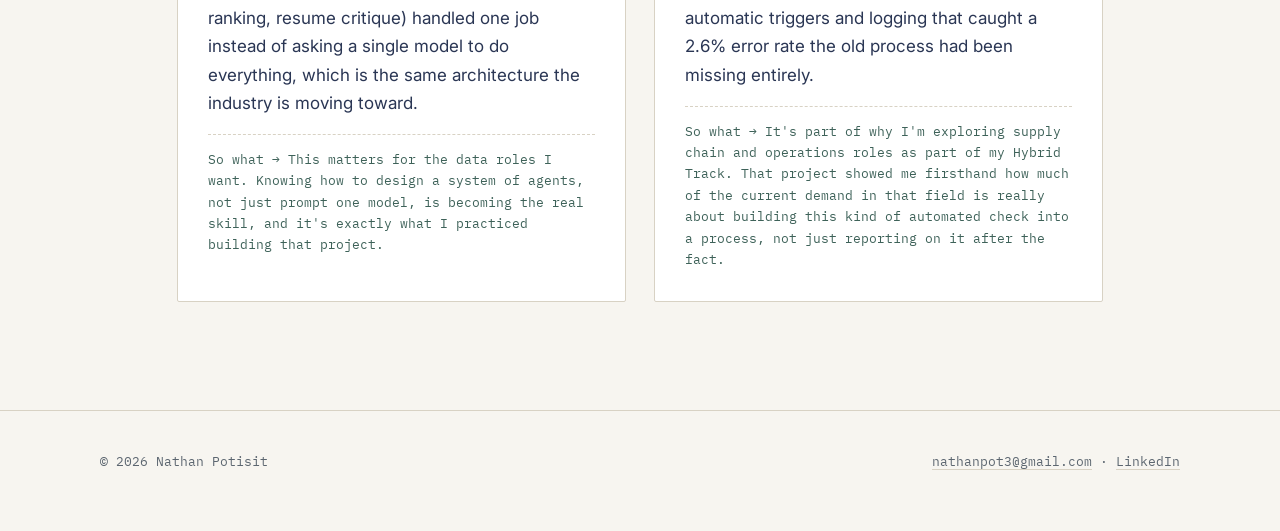
==== commit 387bdbba: "Update image source in commercial-awareness.html" ====
--- a/commercial-awareness.html
+++ b/commercial-awareness.html
@@ -28,10 +28,9 @@
     <p class="eyebrow">Commercial Awareness</p>
     <h1 style="font-size:clamp(2rem,4vw,2.8rem);">How I'm reading the market I'm entering.</h1>
     <p class="lede">Four trends I didn't just read about. Each one shows up directly in something I&nbsp;built.</p>
-    <img src="./commercial-awareness-icons-only.png" style="width:100%; max-width:720px; margin-top:32px; display:block;">
+    <img src="commercial-awareness-icons-only-preview.png" style="width:100%; max-width:720px; margin-top:32px; display:block;">
   </div>
 </section>
-
 <section>
   <div class="wrap">
     <div class="grid-2">
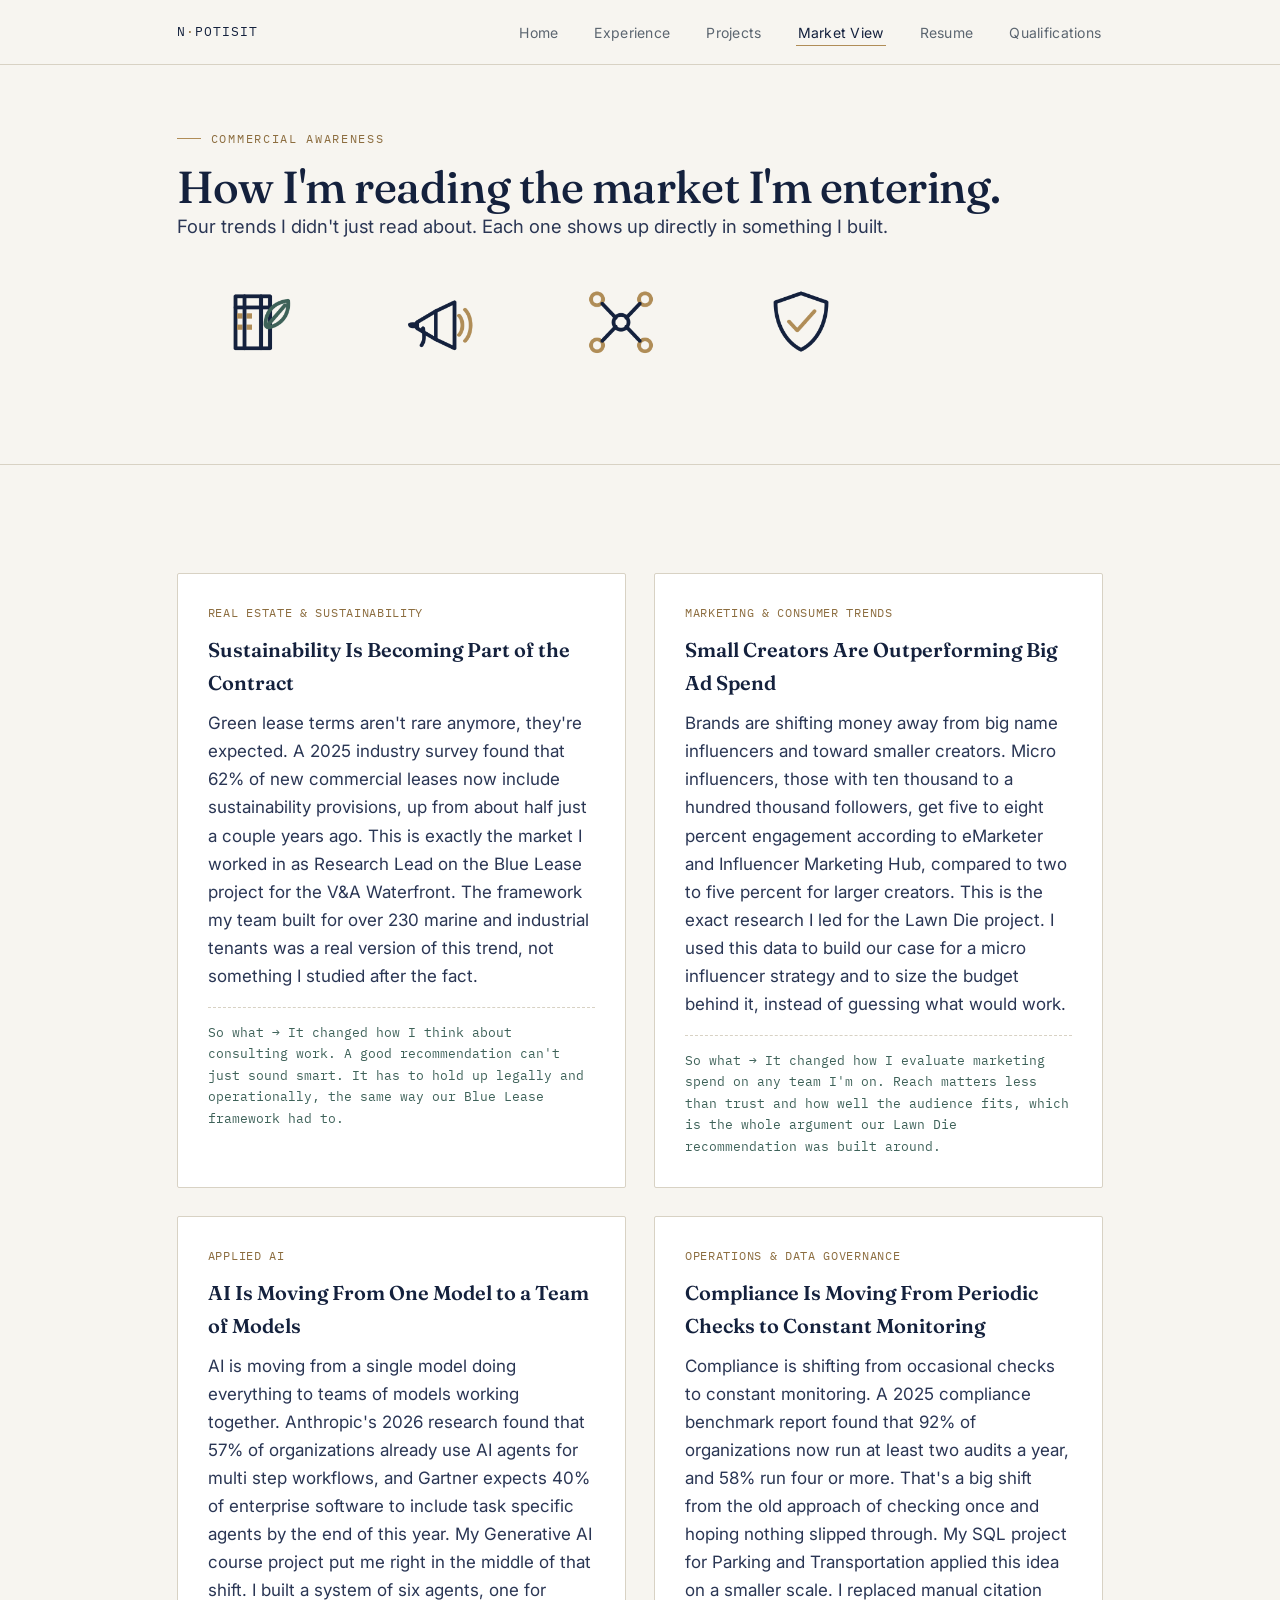
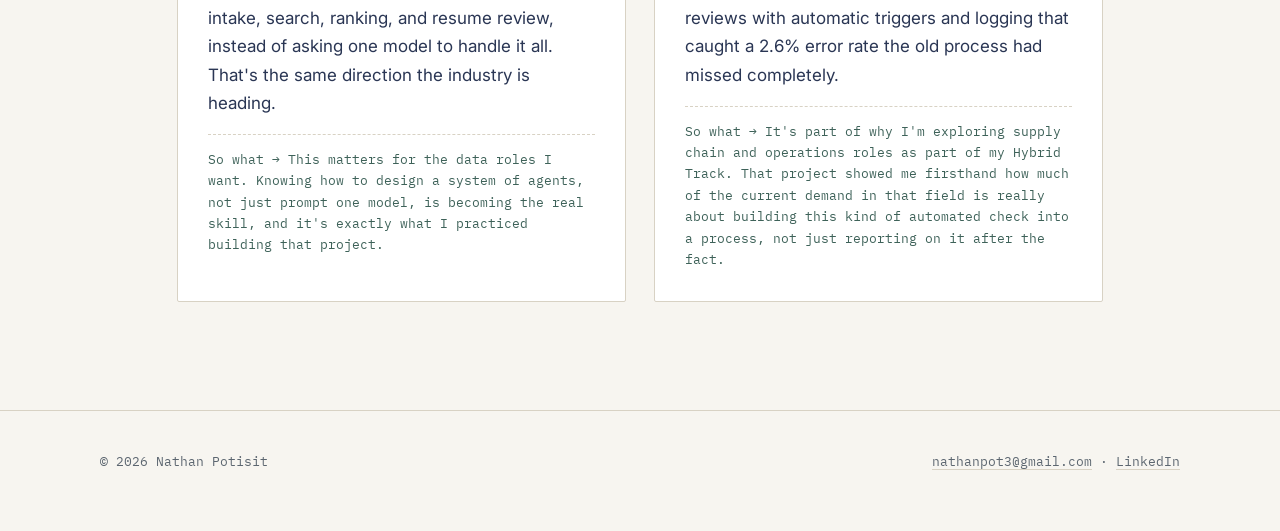
==== commit 212062d1: "Refactor text for clarity and conciseness in HTML" ====
--- a/commercial-awareness.html
+++ b/commercial-awareness.html
@@ -39,15 +39,14 @@
         <span class="meta">Real Estate &amp; Sustainability</span>
         <h3>Sustainability Is Becoming Part of the Contract</h3>
         <p>
-          Green lease clauses are now standard practice rather than a
-          rare add on. A 2025 industry survey found that 62% of new
-          commercial leases include sustainability provisions, up from
-          about half just a couple years earlier. This is the exact
-          market I was working in as Research Lead on the Blue Lease
-          project for the V&amp;A Waterfront. The framework my team
-          built for 230+ marine and industrial tenants is a direct,
-          real world version of this national trend, not a case study
-          I read about after the fact.
+          Green lease terms aren't rare anymore, they're expected. A 2025
+          industry survey found that 62% of new commercial leases now
+          include sustainability provisions, up from about half just a
+          couple years ago. This is exactly the market I worked in as
+          Research Lead on the Blue Lease project for the V&amp;A
+          Waterfront. The framework my team built for over 230 marine
+          and industrial tenants was a real version of this trend, not
+          something I studied after the fact.
         </p>
         <div class="outcome">So what → It changed how I think about consulting work. A good recommendation can't just sound smart. It has to hold up legally and operationally, the same way our Blue Lease framework had to.</div>
       </div>
@@ -56,16 +55,15 @@
         <span class="meta">Marketing &amp; Consumer Trends</span>
         <h3>Small Creators Are Outperforming Big Ad Spend</h3>
         <p>
-          Brands are shifting marketing budgets toward micro
-          influencers, creators with ten thousand to a hundred
-          thousand followers, who get five to eight percent engagement
-          according to eMarketer and Influencer Marketing Hub,
-          compared to two to five percent for bigger creators. This is
-          the research I personally led for the Lawn Die project. I
-          used this exact data to build the case for our
-          micro-influencer recommendation and to size the actual
-          budget split behind it, rather than guessing at what would
-          work.
+          Brands are shifting money away from big name influencers and
+          toward smaller creators. Micro influencers, those with ten
+          thousand to a hundred thousand followers, get five to eight
+          percent engagement according to eMarketer and Influencer
+          Marketing Hub, compared to two to five percent for larger
+          creators. This is the exact research I led for the Lawn Die
+          project. I used this data to build our case for a micro
+          influencer strategy and to size the budget behind it, instead
+          of guessing what would work.
         </p>
         <div class="outcome">So what → It changed how I evaluate marketing spend on any team I'm on. Reach matters less than trust and how well the audience fits, which is the whole argument our Lawn Die recommendation was built around.</div>
       </div>
@@ -74,15 +72,16 @@
         <span class="meta">Applied AI</span>
         <h3>AI Is Moving From One Model to a Team of Models</h3>
         <p>
-          Anthropic's own 2026 research found that 57% of organizations
-          already use AI agents for multi step workflows, and Gartner
-          expects 40% of enterprise software to include task specific
-          agents by the end of this year. My Generative AI course
-          project put me directly inside that shift. I designed and
-          built a six agent job search system, where each agent
-          (intake, search, ranking, resume critique) handled one job
-          instead of asking a single model to do everything, which is
-          the same architecture the industry is moving toward.
+          AI is moving from a single model doing everything to teams of
+          models working together. Anthropic's 2026 research found that
+          57% of organizations already use AI agents for multi step
+          workflows, and Gartner expects 40% of enterprise software to
+          include task specific agents by the end of this year. My
+          Generative AI course project put me right in the middle of
+          that shift. I built a system of six agents, one for intake,
+          search, ranking, and resume review, instead of asking one
+          model to handle it all. That's the same direction the
+          industry is heading.
         </p>
         <div class="outcome">So what → This matters for the data roles I want. Knowing how to design a system of agents, not just prompt one model, is becoming the real skill, and it's exactly what I practiced building that project.</div>
       </div>
@@ -91,15 +90,15 @@
         <span class="meta">Operations &amp; Data Governance</span>
         <h3>Compliance Is Moving From Periodic Checks to Constant Monitoring</h3>
         <p>
-          A 2025 compliance benchmark report found that 92% of
-          organizations now run at least two audits a year, and 58%
-          ran four or more, a clear jump from the old model of
-          checking in once and hoping nothing slipped through. My SQL
-          project for Parking and Transportation put this into
-          practice at a smaller scale. I replaced the department's
-          manual citation review with automatic triggers and logging
-          that caught a 2.6% error rate the old process had been
-          missing entirely.
+          Compliance is shifting from occasional checks to constant
+          monitoring. A 2025 compliance benchmark report found that 92%
+          of organizations now run at least two audits a year, and 58%
+          run four or more. That's a big shift from the old approach of
+          checking once and hoping nothing slipped through. My SQL
+          project for Parking and Transportation applied this idea on
+          a smaller scale. I replaced manual citation reviews with
+          automatic triggers and logging that caught a 2.6% error rate
+          the old process had missed completely.
         </p>
         <div class="outcome">So what → It's part of why I'm exploring supply chain and operations roles as part of my Hybrid Track. That project showed me firsthand how much of the current demand in that field is really about building this kind of automated check into a process, not just reporting on it after the fact.</div>
       </div>
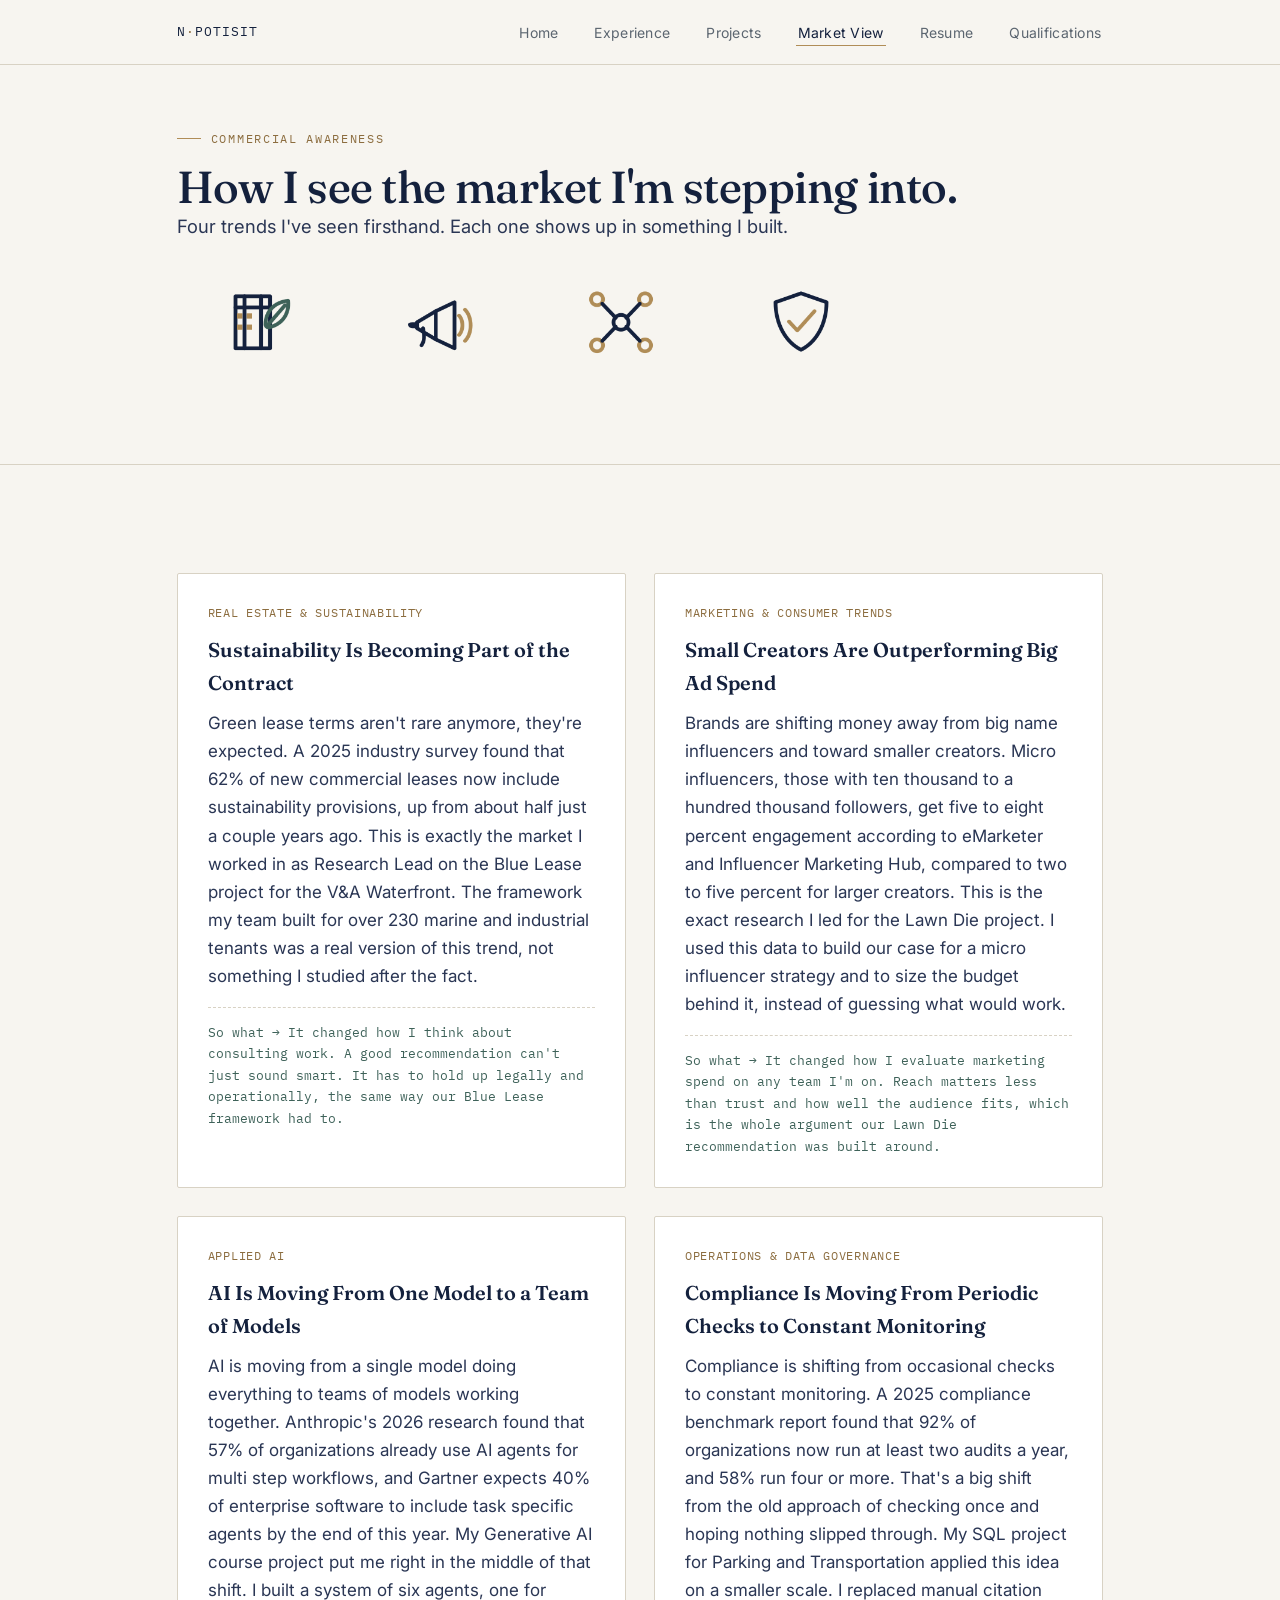
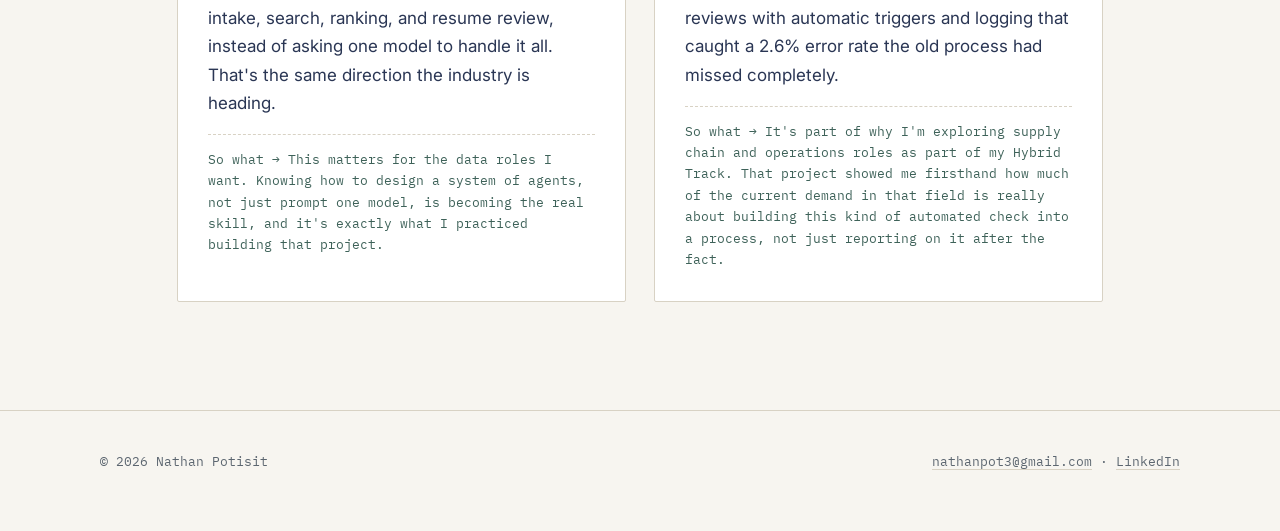
==== commit 1595c3dc: "Update headings and text in commercial-awareness.html" ====
--- a/commercial-awareness.html
+++ b/commercial-awareness.html
@@ -26,8 +26,8 @@
 <section class="hero" style="padding-top:64px;">
   <div class="wrap">
     <p class="eyebrow">Commercial Awareness</p>
-    <h1 style="font-size:clamp(2rem,4vw,2.8rem);">How I'm reading the market I'm entering.</h1>
-    <p class="lede">Four trends I didn't just read about. Each one shows up directly in something I&nbsp;built.</p>
+    <h1 style="font-size:clamp(2rem,4vw,2.8rem);">How I see the market I'm stepping into.</h1>
+    <p class="lede">Four trends I've seen firsthand. Each one shows up in something I built.</p>
     <img src="commercial-awareness-icons-only-preview.png" style="width:100%; max-width:720px; margin-top:32px; display:block;">
   </div>
 </section>
